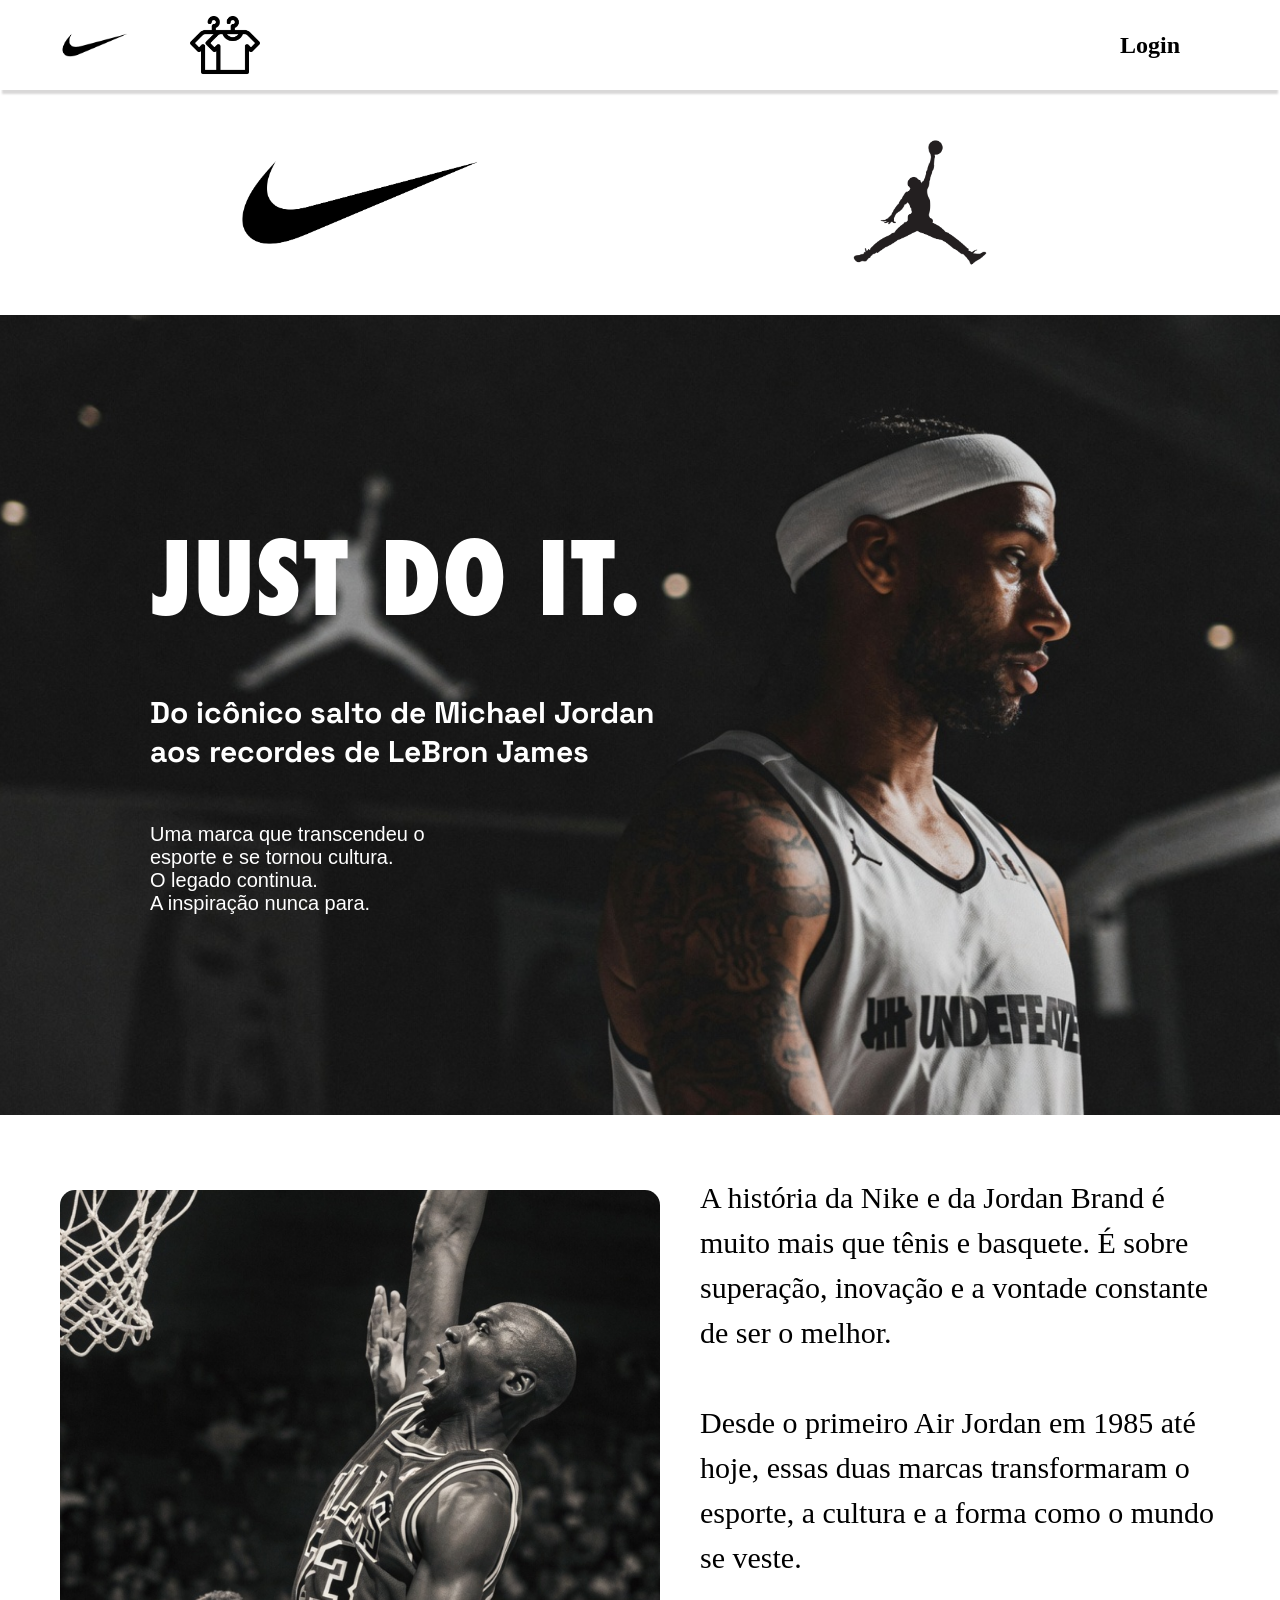
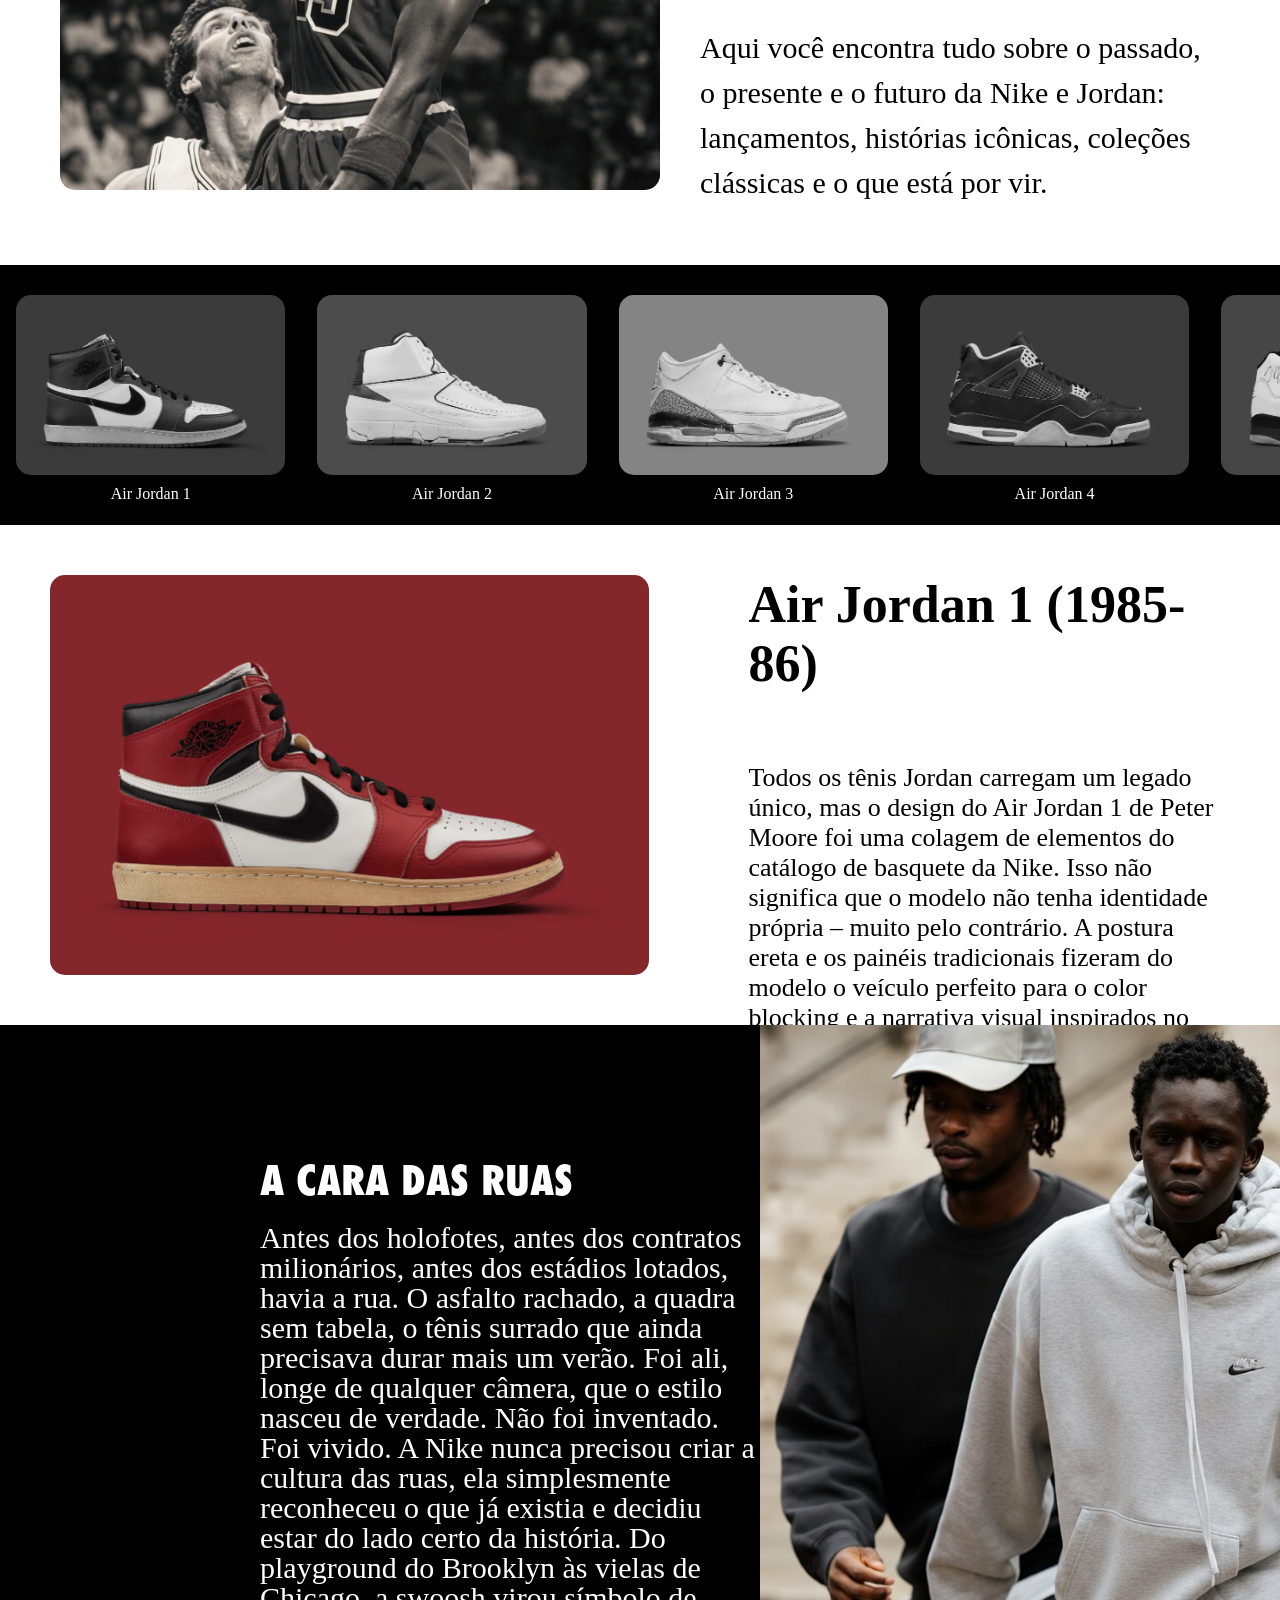
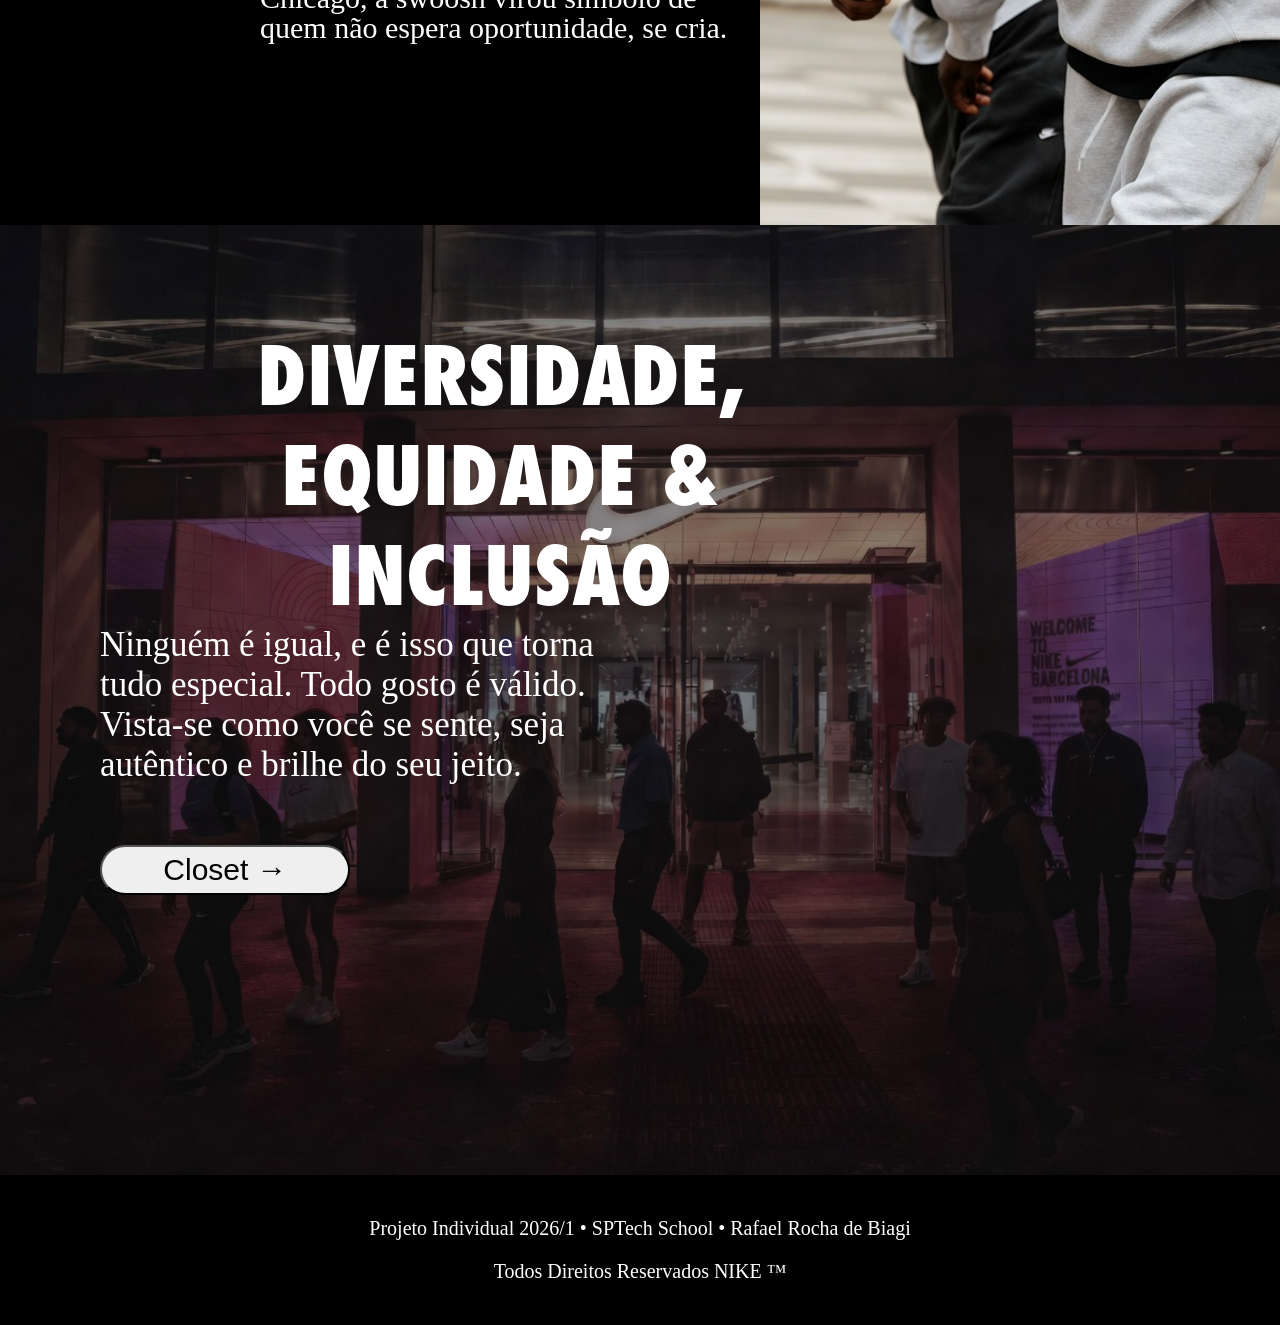
==== public/index.html @ a6961cd4 "Web-Data-viz movido pro meu projeto e Cadastro/login funcionando" ====
<!DOCTYPE html>
<html lang="en">

<head>
  <meta charset="UTF-8">
  <meta name="viewport" content="width=device-width, initial-scale=1.0">
  <link rel="stylesheet" href="index.css">
  <link rel="preconnect" href="https://fonts.googleapis.com">
  <link rel="preconnect" href="https://fonts.gstatic.com" crossorigin>
  <link href="https://fonts.googleapis.com/css2?family=Bebas+Neue&display=swap" rel="stylesheet">
  <link href="https://fonts.googleapis.com/css2?family=Bebas+Neue&family=Space+Grotesk:wght@300..700&display=swap"
    rel="stylesheet">
  <title>Pagina Inicial</title>
</head>

<body>
  <nav>
    <div class="img-nav">
      <img style="display: inline; width: 110px;" src="assets/001_nike-logos-swoosh-black.png" alt="logo-nike">
      <img style="display: inline; width: 70px;" src="assets/icon-closet.webp" alt="icon-closet" onclick="window.location.href='escolhaGenero.html'">
    </div>
    <h2 style="margin-right: 100px; cursor: pointer;" onclick="window.location.href='login.html'">Login</h2>
  </nav>
  <div class="logos-topo">
    <img style="width: 400px;" src="assets/001_nike-logos-swoosh-black.png" alt="logo-nike">
    <img style="width: 400px;" src="assets/005_nike-logos-jordan-black.png" alt="logo-jordan">
  </div>
  <div class="hero">
    <div class="texto-hero">
      <p class="titulo-hero">JUST DO IT.</p>
      <p class="subtitulo-hero"><b>Do icônico salto de Michael Jordan <br> aos recordes de LeBron James</b></p>
      <p class="texto-final-hero">Uma marca que transcendeu o <br>esporte e se tornou cultura. <br>O legado continua.
        <br>A inspiração nunca para.</p>
    </div>
  </div>
  <div class="home-section1">
    <img src="assets/MJordan.jpg" alt="" style="width: 600px; height: 600px; object-fit: cover; border-radius: 15px;">
    <p>
      A história da Nike e da Jordan Brand é muito mais que tênis e basquete.
      É sobre superação, inovação e a vontade constante de ser o melhor. <br><br>

      Desde o primeiro Air Jordan em 1985 até hoje, essas duas marcas transformaram o
      esporte, a cultura e a forma como o mundo se veste. <br><br>

      Aqui você encontra tudo sobre o passado, o presente e o futuro da Nike e Jordan:
      lançamentos, histórias icônicas, coleções clássicas e o que está por vir.
    </p>
  </div>
  <div class="carrossel-container">
    <div class="carrossel">
      <div class="carrossel-item" id="item1" onclick="getName1()"><img src="assets/tenis/aj1.avif" alt="">Air Jordan 1
      </div>
      <div class="carrossel-item" id="item2" onclick="getName2()"><img src="assets/tenis/aj2.avif" alt="">Air Jordan 2
      </div>
      <div class="carrossel-item" id="item3" onclick="getName3()"><img src="assets/tenis/aj3.avif" alt="">Air Jordan 3
      </div>
      <div class="carrossel-item" id="item4" onclick="getName4()"><img src="assets/tenis/aj4.avif" alt="">Air Jordan 4
      </div>
      <div class="carrossel-item" id="item5" onclick="getName5()"><img src="assets/tenis/aj5.avif" alt="">Air Jordan 5
      </div>
      <div class="carrossel-item" id="item6" onclick="getName6()"><img src="assets/tenis/aj6.avif" alt="">Air Jordan 6
      </div>
      <div class="carrossel-item" id="item7" onclick="getName7()"><img src="assets/tenis/aj7.avif" alt="">Air Jordan 7
      </div>
      <div class="carrossel-item" id="item8" onclick="getName8()"><img src="assets/tenis/aj8.avif" alt="">Air Jordan 8
      </div>
      <div class="carrossel-item" id="item9" onclick="getName9()"><img src="assets/tenis/aj9.avif" alt="">Air Jordan 9
      </div>
      <div class="carrossel-item" id="item10" onclick="getName10()"><img src="assets/tenis/aj10.avif" alt="">Air Jordan
        10</div>
      <div class="carrossel-item" id="item11" onclick="getName11()"><img src="assets/tenis/aj11.avif" alt="">Air Jordan
        11</div>
      <div class="carrossel-item" id="item12" onclick="getName12()"><img src="assets/tenis/aj12.avif" alt="">Air Jordan
        12</div>
      <div class="carrossel-item" id="item13" onclick="getName13()"><img src="assets/tenis/aj13.avif" alt="">Air Jordan
        13</div>
      <div class="carrossel-item" id="item14" onclick="getName14()"><img src="assets/tenis/aj14.avif" alt="">Air Jordan
        14</div>
      <div class="carrossel-item" id="item15" onclick="getName15()"><img src="assets/tenis/aj15.avif" alt="">Air Jordan
        15</div>
      <div class="carrossel-item" id="item16" onclick="getName16()"><img src="assets/tenis/aj16.avif" alt="">Air Jordan
        16</div>
      <div class="carrossel-item" id="item17" onclick="getName17()"><img src="assets/tenis/aj17.avif" alt="">Air Jordan
        17</div>
      <div class="carrossel-item" id="item18" onclick="getName18()"><img src="assets/tenis/aj18.avif" alt="">Air Jordan
        18</div>
      <div class="carrossel-item" id="item19" onclick="getName19()"><img src="assets/tenis/aj19.avif" alt="">Air Jordan
        19</div>
      <div class="carrossel-item" id="item20" onclick="getName20()"><img src="assets/tenis/aj20.avif" alt="">Air Jordan
        20</div>
      <div class="carrossel-item" id="item21" onclick="getName21()"><img src="assets/tenis/aj21.avif" alt="">Air Jordan
        21</div>
      <div class="carrossel-item" id="item22" onclick="getName22()"><img src="assets/tenis/aj22.avif" alt="">Air Jordan
        22</div>
      <div class="carrossel-item" id="item23" onclick="getName23()"><img src="assets/tenis/aj23.avif" alt="">Air Jordan
        23</div>
      <div class="carrossel-item" id="item24" onclick="getName24()"><img src="assets/tenis/aj24.avif" alt="">Air Jordan
        24</div>
      <div class="carrossel-item" id="item25" onclick="getName25()"><img src="assets/tenis/aj25.avif" alt="">Air Jordan
        25</div>
      <div class="carrossel-item" id="item26" onclick="getName26()"><img src="assets/tenis/aj26.avif" alt="">Air Jordan
        26</div>
      <div class="carrossel-item" id="item27" onclick="getName27()"><img src="assets/tenis/aj27.avif" alt="">Air Jordan
        27</div>
      <div class="carrossel-item" id="item28" onclick="getName28()"><img src="assets/tenis/aj28.avif" alt="">Air Jordan
        28</div>
      <div class="carrossel-item" id="item29" onclick="getName29()"><img src="assets/tenis/aj29.avif" alt="">Air Jordan
        29</div>
      <div class="carrossel-item" id="item30" onclick="getName30()"><img src="assets/tenis/aj30.avif" alt="">Air Jordan
        30</div>
      <div class="carrossel-item" id="item31" onclick="getName31()"><img src="assets/tenis/aj31.avif" alt="">Air Jordan
        31</div>
      <div class="carrossel-item" id="item32" onclick="getName32()"><img src="assets/tenis/aj32.avif" alt="">Air Jordan
        32</div>
      <div class="carrossel-item" id="item33" onclick="getName33()"><img src="assets/tenis/aj33.avif" alt="">Air Jordan
        33</div>
      <div class="carrossel-item" id="item34" onclick="getName34()"><img src="assets/tenis/aj34.avif" alt="">Air Jordan
        34</div>
      <div class="carrossel-item" id="item35" onclick="getName35()"><img src="assets/tenis/aj35.avif" alt="">Air Jordan
        35</div>
      <div class="carrossel-item" id="item36" onclick="getName36()"><img src="assets/tenis/aj36.avif" alt="">Air Jordan
        36</div>
      <div class="carrossel-item" id="item37" onclick="getName37()"><img src="assets/tenis/aj37.avif" alt="">Air Jordan
        37</div>
      <div class="carrossel-item" id="item38" onclick="getName38()"><img src="assets/tenis/aj38.avif" alt="">Air Jordan
        38</div>
      <div class="carrossel-item" id="item39" onclick="getName39()"><img src="assets/tenis/aj39.avif" alt="">Air Jordan
        39</div>
      <div class="carrossel-item" id="item40" onclick="getName40()"><img src="assets/tenis/aj40.avif" alt="">Air Jordan
        40</div>
      <!-- Repetir itens -->
      <div class="carrossel-item" id="item1" onclick="getName1()"><img src="assets/tenis/aj1.avif" alt="">Air Jordan 1
      </div>
      <div class="carrossel-item" id="item2" onclick="getName2()"><img src="assets/tenis/aj2.avif" alt="">Air Jordan 2
      </div>
      <div class="carrossel-item" id="item3" onclick="getName3()"><img src="assets/tenis/aj3.avif" alt="">Air Jordan 3
      </div>
      <div class="carrossel-item" id="item4" onclick="getName4()"><img src="assets/tenis/aj4.avif" alt="">Air Jordan 4
      </div>
      <div class="carrossel-item" id="item5" onclick="getName5()"><img src="assets/tenis/aj5.avif" alt="">Air Jordan 5
      </div>
      <div class="carrossel-item" id="item6" onclick="getName6()"><img src="assets/tenis/aj6.avif" alt="">Air Jordan 6
      </div>
      <div class="carrossel-item" id="item7" onclick="getName7()"><img src="assets/tenis/aj7.avif" alt="">Air Jordan 7
      </div>
      <div class="carrossel-item" id="item8" onclick="getName8()"><img src="assets/tenis/aj8.avif" alt="">Air Jordan 8
      </div>
      <div class="carrossel-item" id="item9" onclick="getName9()"><img src="assets/tenis/aj9.avif" alt="">Air Jordan 9
      </div>
      <div class="carrossel-item" id="item10" onclick="getName10()"><img src="assets/tenis/aj10.avif" alt="">Air Jordan
        10</div>
      <div class="carrossel-item" id="item11" onclick="getName11()"><img src="assets/tenis/aj11.avif" alt="">Air Jordan
        11</div>
      <div class="carrossel-item" id="item12" onclick="getName12()"><img src="assets/tenis/aj12.avif" alt="">Air Jordan
        12</div>
      <div class="carrossel-item" id="item13" onclick="getName13()"><img src="assets/tenis/aj13.avif" alt="">Air Jordan
        13</div>
      <div class="carrossel-item" id="item14" onclick="getName14()"><img src="assets/tenis/aj14.avif" alt="">Air Jordan
        14</div>
      <div class="carrossel-item" id="item15" onclick="getName15()"><img src="assets/tenis/aj15.avif" alt="">Air Jordan
        15</div>
      <div class="carrossel-item" id="item16" onclick="getName16()"><img src="assets/tenis/aj16.avif" alt="">Air Jordan
        16</div>
      <div class="carrossel-item" id="item17" onclick="getName17()"><img src="assets/tenis/aj17.avif" alt="">Air Jordan
        17</div>
      <div class="carrossel-item" id="item18" onclick="getName18()"><img src="assets/tenis/aj18.avif" alt="">Air Jordan
        18</div>
      <div class="carrossel-item" id="item19" onclick="getName19()"><img src="assets/tenis/aj19.avif" alt="">Air Jordan
        19</div>
      <div class="carrossel-item" id="item20" onclick="getName20()"><img src="assets/tenis/aj20.avif" alt="">Air Jordan
        20</div>
      <div class="carrossel-item" id="item21" onclick="getName21()"><img src="assets/tenis/aj21.avif" alt="">Air Jordan
        21</div>
      <div class="carrossel-item" id="item22" onclick="getName22()"><img src="assets/tenis/aj22.avif" alt="">Air Jordan
        22</div>
      <div class="carrossel-item" id="item23" onclick="getName23()"><img src="assets/tenis/aj23.avif" alt="">Air Jordan
        23</div>
      <div class="carrossel-item" id="item24" onclick="getName24()"><img src="assets/tenis/aj24.avif" alt="">Air Jordan
        24</div>
      <div class="carrossel-item" id="item25" onclick="getName25()"><img src="assets/tenis/aj25.avif" alt="">Air Jordan
        25</div>
      <div class="carrossel-item" id="item26" onclick="getName26()"><img src="assets/tenis/aj26.avif" alt="">Air Jordan
        26</div>
      <div class="carrossel-item" id="item27" onclick="getName27()"><img src="assets/tenis/aj27.avif" alt="">Air Jordan
        27</div>
      <div class="carrossel-item" id="item28" onclick="getName28()"><img src="assets/tenis/aj28.avif" alt="">Air Jordan
        28</div>
      <div class="carrossel-item" id="item29" onclick="getName29()"><img src="assets/tenis/aj29.avif" alt="">Air Jordan
        29</div>
      <div class="carrossel-item" id="item30" onclick="getName30()"><img src="assets/tenis/aj30.avif" alt="">Air Jordan
        30</div>
      <div class="carrossel-item" id="item31" onclick="getName31()"><img src="assets/tenis/aj31.avif" alt="">Air Jordan
        31</div>
      <div class="carrossel-item" id="item32" onclick="getName32()"><img src="assets/tenis/aj32.avif" alt="">Air Jordan
        32</div>
      <div class="carrossel-item" id="item33" onclick="getName33()"><img src="assets/tenis/aj33.avif" alt="">Air Jordan
        33</div>
      <div class="carrossel-item" id="item34" onclick="getName34()"><img src="assets/tenis/aj34.avif" alt="">Air Jordan
        34</div>
      <div class="carrossel-item" id="item35" onclick="getName35()"><img src="assets/tenis/aj35.avif" alt="">Air Jordan
        35</div>
      <div class="carrossel-item" id="item36" onclick="getName36()"><img src="assets/tenis/aj36.avif" alt="">Air Jordan
        36</div>
      <div class="carrossel-item" id="item37" onclick="getName37()"><img src="assets/tenis/aj37.avif" alt="">Air Jordan
        37</div>
      <div class="carrossel-item" id="item38" onclick="getName38()"><img src="assets/tenis/aj38.avif" alt="">Air Jordan
        38</div>
      <div class="carrossel-item" id="item39" onclick="getName39()"><img src="assets/tenis/aj39.avif" alt="">Air Jordan
        39</div>
      <div class="carrossel-item" id="item40" onclick="getName40()"><img src="assets/tenis/aj40.avif" alt="">Air Jordan
        40</div>
    </div>
  </div>
  <div class="detalhamento">
    <div class="container">
      <img id="imagemDetalhamento" src="assets/tenis/aj1.avif" alt="">
      <div>
        <h1 id="tituloDetalhamento">Air Jordan 1 (1985-86)</h1>
        <p id="textoDetalhamento">Todos os tênis Jordan carregam um legado único, mas o design do Air Jordan 1 de Peter
          Moore foi uma colagem de elementos do catálogo de basquete da Nike. Isso não significa que o modelo não tenha
          identidade própria – muito pelo contrário. A postura ereta e os painéis tradicionais fizeram do modelo o
          veículo perfeito para o color blocking e a narrativa visual inspirados no Chicago Bulls . E graças à mitologia
          "Banned" magistralmente construída, que cresce a cada relançamento e releitura , a aura de rebeldia do AJ1 se
          enraizou profundamente na psique dos sneakerheads.</p>
      </div>
    </div>
  </div>
  <div class="home-section2">
    <div style="padding-left: 260px; padding-top: 130px;">
      <p class="title">A CARA DAS RUAS</p><br>
      <p class="texto">Antes dos holofotes, antes dos contratos milionários, antes dos estádios lotados, havia a rua. O
        asfalto rachado, a quadra sem tabela, o tênis surrado que ainda precisava durar mais um verão. Foi ali, longe de
        qualquer câmera, que o estilo nasceu de verdade. Não foi inventado. Foi vivido. A Nike nunca precisou criar a
        cultura das ruas, ela simplesmente reconheceu o que já existia e decidiu estar do lado certo da história. Do
        playground do Brooklyn às vielas de Chicago, a swoosh virou símbolo de quem não espera oportunidade, se cria.
      </p>
    </div>

    <div style="width: 700px; height: 800px; overflow: hidden; flex-shrink: 0;margin-left: auto;">
      <img src="assets/foto-section-2.jpg" alt=""
        style="width: 100%; height: 100%; object-fit: cover; object-position: top-center;">
    </div>
  </div>
  <div class="home-section3">
    <h1>DIVERSIDADE, EQUIDADE & INCLUSÃO</h1>
    <p>Ninguém é igual, e é isso que torna tudo especial. Todo gosto é válido. Vista-se como você se sente, seja
      autêntico e brilhe do seu jeito. <br><br>
      <button onclick="window.location.href='login.html'">Closet →</button>
    </p>
  </div>
  <div class="footer">
    <p>Projeto Individual 2026/1 • SPTech School • Rafael Rocha de Biagi</p>
    <p>Todos Direitos Reservados NIKE ™</p>
  </div>
</body>

</html>
<script>
  const jordans = [
    {
      numero: 1,
      titulo: "Air Jordan 1 (1985-86)",
      texto: `Todos os tênis Jordan carregam um legado único, mas o design do Air Jordan 1 de Peter Moore foi uma colagem de elementos do catálogo de basquete da Nike. Isso não significa que o modelo não tenha identidade própria – muito pelo contrário. A postura ereta e os painéis tradicionais fizeram do modelo o veículo perfeito para o color blocking e a narrativa visual inspirados no Chicago Bulls . E graças à mitologia "Banned" magistralmente construída, que cresce a cada relançamento e releitura , a aura de rebeldia do AJ1 se enraizou profundamente na psique dos sneakerheads.`,
      imagem: "assets/tenis/aj1.avif"
    }, {
      numero: 2,
      titulo: "Air Jordan 2 (1986-87)",
      texto: `Projetado por Bruce Kilgore o criador do Air Force 1 e fabricado na Itália, o Air Jordan 2 rompeu com a estética esportiva tradicional ao abraçar o luxo. Foi o primeiro modelo sem o Swoosh visível no cabedal, apostando em linhas limpas, couro premium e detalhes em pele de cobra no calcanhar. Seu lançamento coincidiu com uma fratura no pé de Michael Jordan, o que comprometeu as vendas, mas não apagou a relevância histórica do modelo como o primeiro Jordan a unir moda de luxo e basquete.`,
      imagem: "assets/tenis/aj2.avif"
    }, {
      numero: 3,
      titulo: "Air Jordan 3 (1988)",
      texto: `O Air Jordan 3 é um marco absoluto na história da linha. Foi o primeiro modelo criado por Tinker Hatfield, que passaria a ser o designer predominante da série. Hatfield introduziu o "elephant print" no couro, a unidade de Air visível na entressola uma novidade para a época e, talvez o mais importante, o logotipo Jumpman, que se tornaria o símbolo definitivo da Jordan Brand. Jordan quase migrou para a Adidas antes deste lançamento; o AJ3 o convenceu a ficar.`,
      imagem: "assets/tenis/aj3.avif"
    }, {
      numero: 4,
      titulo: "Air Jordan 4 (1989)",
      texto: `Hatfield continuou expandindo o vocabulário visual da linha com o Air Jordan 4, apresentando abas de suporte lateral que simulavam asas e uma malha respirável no cabedal. Foi o primeiro modelo Jordan comercializado internacionalmente, abrindo o mercado global da marca. O tênis ganhou projeção cultural ao aparecer no clipe de "Mars Blackmon" com Spike Lee, e Jordan o calçou em uma de suas partidas mais icônicas, o famoso jogo dos 63 pontos contra os Celtics.`,
      imagem: "assets/tenis/aj4.avif"
    }, {
      numero: 5,
      titulo: "Air Jordan 5 (1990)",
      texto: `Inspirado nos aviões de caça da Segunda Guerra Mundial, o Air Jordan 5 trouxe uma entressola translúcida e um sistema de amarração inovador chamado "lace lock", que permitia travar o cadarço com maior firmeza. Os dentes de tubarão na entressola tornaram-se um dos detalhes mais reconhecíveis de toda a linha. O modelo também apareceu no guarda-roupa de Will Smith na série "Um Maluco no Pedaço", o que ampliou sua presença cultural muito além das quadras.`,
      imagem: "assets/tenis/aj5.avif"
    }, {
      numero: 6,
      titulo: "Air Jordan 6 (1991)",
      texto: `Com o Air Jordan 6, Tinker Hatfield se inspirou nos carros esportivos que Michael Jordan colecionava em especial os de origem alemã. O modelo foi o primeiro a ter uma biqueira de borracha reforçada e uma alça no calcanhar para facilitar o calce. Jordan usou o AJ6 para conquistar seu primeiro título da NBA com o Chicago Bulls em 1991, tornando o tênis inseparável desse momento histórico. Também foi o modelo preferido do próprio Jordan por muito tempo.`,
      imagem: "assets/tenis/aj6.avif"
    }, {
      numero: 7,
      titulo: "Air Jordan 7 (1992)",
      texto: `O Air Jordan 7 introduziu a tecnologia "huarache" na linha, com um sistema de ajuste interno que envolvia o pé de forma mais precisa, dispensando o suporte tradicional de couro rígido. O design foi inspirado nas culturas africana e asteca, refletindo a crescente influência global de Jordan. O modelo foi o tênis oficial da equipe americana nos Jogos Olímpicos de Barcelona em 1992 o lendário "Dream Team" e carrega o número 23 do dorsal de Jordan nos elementos internos.`,
      imagem: "assets/tenis/aj7.avif"
    }, {
      numero: 8,
      titulo: "Air Jordan 8 (1993)",
      texto: `O Air Jordan 8 é o mais robusto e agressivo dos modelos clássicos, com duas tiras cruzadas de velcro no cabedal que ofereciam suporte máximo ao tornozelo. O design remetia à potência física e à presença intimidante de Jordan em quadra. Foi o tênis da temporada em que os Bulls conquistaram seu terceiro campeonato consecutivo, completando o primeiro three-peat da era MJ. Hatfield o projetou com uma estrutura mais densa e sola reforçada, refletindo o domínio absoluto de Jordan naquele período.`,
      imagem: "assets/tenis/aj8.avif"
    }, {
      numero: 9,
      titulo: "Air Jordan 9 (1993-94)",
      texto: `O Air Jordan 9 é o primeiro modelo da linha lançado enquanto Michael Jordan estava aposentado ele havia anunciado sua saída da NBA após o assassinato de seu pai. Com a ausência de MJ nas quadras, a Nike voltou o conceito do modelo para uma homenagem à globalização da marca, incorporando inscrições em doze idiomas diferentes na entressola externa. O design ficou a cargo de Tinker Hatfield e Mark Smith, com ênfase em performance e construção sólida.`,
      imagem: "assets/tenis/aj9.avif"
    }, {
      numero: 10,
      titulo: "Air Jordan 10 (1994-95)",
      texto: `Lançado durante o período em que Jordan tentava a carreira no beisebol, o Air Jordan 10 prestou homenagem à trajetória do atleta com uma linha do tempo impressa na sola, listando as conquistas mais importantes de sua carreira. Quando Jordan retornou à NBA em março de 1995 com a famosa mensagem de duas palavras "I'm back", o AJ10 já estava nas lojas tornando-se o tênis que marcou esse retorno histórico, mesmo sem ter sido criado especificamente para ele.`,
      imagem: "assets/tenis/aj10.avif"
    }, {
      numero: 11,
      titulo: "Air Jordan 11 (1995-96)",
      texto: `Considerado por muitos o melhor Air Jordan já feito, o AJ11 foi projetado por Tinker Hatfield para o retorno definitivo de Jordan à NBA. O couro envernizado na lateral um material nunca antes usado em um tênis de basquete combinado com malha balística, placa de fibra de carbono e sola translúcida criou um visual simultaneamente esportivo e formal. Jordan o usou durante o campeonato de 1996 e no filme Space Jam. O próprio Hatfield considera o AJ11 sua obra-prima.`,
      imagem: "assets/tenis/aj11.avif"
    }, {
      numero: 12,
      titulo: "Air Jordan 12 (1996-97)",
      texto: `O Air Jordan 12 foi o primeiro modelo lançado sob a recém-criada Jordan Brand, em 1997. Hatfield inspirou-se na bandeira japonesa e nos detalhes do quimono para criar a trama dourada do cabedal. Foi também o primeiro da linha a incorporar a tecnologia Zoom Air na entressola. O modelo ficou eternamente associado ao "Flu Game" a partida em que Jordan, com febre alta, marcou 38 pontos contra o Utah Jazz nas Finais da NBA e conquistou o quinto título da sua carreira.`,
      imagem: "assets/tenis/aj12.avif"
    }, {
      numero: 13,
      titulo: "Air Jordan 13 (1997-98)",
      texto: `Projetado com base no segundo apelido de Michael Jordan "Black Cat" o Air Jordan 13 incorporou elementos que remetiam à agilidade e ao instinto felino. O ponto de apoio circular na sola simulava a pata de uma pantera, e um holograma com o olho de gato foi inserido na lateral. O modelo acompanhou Jordan na conquista do sexto e último título da NBA, em 1998, e apareceu no filme "He Got Game" de Spike Lee. É dos designs mais elaborados de toda a série.`,
      imagem: "assets/tenis/aj13.avif"
    }, {
      numero: 14,
      titulo: "Air Jordan 14 (1998-99)",
      texto: `Inspirado no Ferrari 550 Maranello carro que Michael Jordan possuía o Air Jordan 14 traduziu a velocidade e aerodinâmica italiana para o design de um tênis de basquete. O logotipo da Ferrari chegou a aparecer em algumas versões do modelo. Jordan o calçou no momento mais icônico de sua carreira: o "The Last Shot" nas Finais de 1998 contra o Utah Jazz, o arremesso decisivo que rendeu seu sexto título e seu último jogo pelos Bulls. Poucos dias depois, ele se aposentou pela segunda vez.`,
      imagem: "assets/tenis/aj14.avif"
    }, {
      numero: 15,
      titulo: "Air Jordan 15 (1999-2000)",
      texto: `O Air Jordan 15 foi o primeiro modelo lançado após a segunda aposentadoria de Jordan, sem que ele o tivesse calçado em quadra. Inspirado no design de aeronaves furtivas, o modelo apresentava linhas agressivas e uma aba na língua que remetia ao hábito de Jordan de deixar a língua para fora durante as jogadas. O próprio Tinker Hatfield mais tarde expressou arrependimento com o resultado final, considerando-o seu design menos favorito de toda a linha.`,
      imagem: "assets/tenis/aj15.avif"
    }, {
      numero: 16,
      titulo: "Air Jordan 16 (2001)",
      texto: `O Air Jordan 16 chegou com um elemento inédito: uma sobreposta removível de tela chamada de "spat" que cobria o cabedal e dava ao tênis uma aparência completamente diferente com ou sem o acessório. O design foi influenciado por carros de corrida e ambientes de alta performance. Foi lançado no mesmo ano em que Jordan voltaria à NBA pela terceira e última vez, desta vez pelo Washington Wizards, mas o modelo não foi desenhado com esse retorno em mente.`,
      imagem: "assets/tenis/aj16.avif"
    }, {
      numero: 17,
      titulo: "Air Jordan 17 (2002)",
      texto: `O Air Jordan 17 chegou com uma proposta sofisticada: o tênis era vendido dentro de uma maleta de alumínio estilo porta-documentos, acompanhado de um CD-ROM com conteúdo exclusivo sobre a linha Air Jordan. O design foi inspirado no jazz, com padrões musicais gravados no couro. Foi o modelo que Jordan usou em boa parte de sua última temporada pelo Washington Wizards, antes de sua aposentadoria definitiva em 2003.`,
      imagem: "assets/tenis/aj17.avif"
    }, {
      numero: 18,
      titulo: "Air Jordan 18 (2003)",
      texto: `Lançado durante a última temporada de Michael Jordan na NBA pelo Washington Wizards o Air Jordan 18 foi o último modelo que ele efetivamente usou em quadra como jogador ativo. A inspiração veio novamente dos carros esportivos italianos, e a versão "Black Royal" foi comercializada com uma toalha personalizada, escova para o tênis e um manual do motorista. No dia 16 de abril de 2003, Jordan jogou sua última partida da NBA calçando o AJ18.`,
      imagem: "assets/tenis/aj18.avif"
    }, {
      numero: 19,
      titulo: "Air Jordan 19 (2004)",
      texto: `Primeiro modelo totalmente pós-aposentadoria definitiva de Jordan, o AJ19 foi concebido sem a pressão de performance em quadra como referência direta. O design apresentava motivos de cobra no cabedal e uma placa de fibra de carbono integrada à entressola, mantendo o alto nível técnico da série. Com Jordan afastado das quadras, a Jordan Brand começou a articular novos atletas embaixadores para sustentar a linha em campo.`,
      imagem: "assets/tenis/aj19.avif"
    }, {
      numero: 20,
      titulo: "Air Jordan 20 (2005)",
      texto: `Com Michael Jordan mergulhado em sua nova paixão pelas motos, o Air Jordan 20 bebeu dessa influência: o design foi inspirado em calçados de motociclismo de baixo perfil, com uma construção mais baixa e linhas aerodinâmicas. O cabedal apresentava detalhes gravados com referências à trajetória de Jordan. Foi o primeiro modelo a homenagear explicitamente uma fase da vida pós-esporte do atleta, sinalizando que a linha havia crescido além das quadras.`,
      imagem: "assets/tenis/aj20.avif"
    }, {
      numero: 21,
      titulo: "Air Jordan 21 (2006)",
      texto: `Projetado por D'Wayne Edwards, o Air Jordan 21 foi um dos modelos de maior refinamento estético da série pós-aposentadoria. Com um calcanhar de fibra de carbono exposto e detalhes em couro de alta qualidade, o AJ21 dialogava com a estética de luxo que MJ sempre cultivou fora das quadras. Edwards trouxe uma visão diferente da de Hatfield, mas igualmente comprometida com a sofisticação técnica e visual que a marca havia estabelecido ao longo dos anos.`,
      imagem: "assets/tenis/aj21.avif"
    }, {
      numero: 22,
      titulo: "Air Jordan 22 (2007)",
      texto: `Inspirado no caça militar F-22 Raptor, o Air Jordan 22 explorou a estética de alta tecnologia e performance aérea. O comercial de lançamento foi dirigido por Spike Lee, reativando a parceria cultural histórica entre Jordan Brand e o cineasta. O modelo apresentava uma construção complexa com camadas de materiais sintéticos de alto desempenho e foi um dos mais ousados visualmente do período entre o AJ19 e o retorno de Hatfield ao comando do projeto.`,
      imagem: "assets/tenis/aj22.avif"
    }, {
      numero: 23,
      titulo: "Air Jordan 23 (2008)",
      texto: `Para o 23° modelo número que é também o dorsal eterno de Michael Jordan Tinker Hatfield retornou ao projeto com uma proposta altamente simbólica. O padrão de tração da sola foi modelado a partir da impressão digital do próprio Jordan, que também aparece na parte inferior da língua. O modelo foi lançado inicialmente em apenas 23 pares para reforçar o simbolismo. Foi também o primeiro tênis de basquete da história a receber certificação ambiental, com processos de fabricação sustentáveis.`,
      imagem: "assets/tenis/aj23.avif"
    }, {
      numero: 24,
      titulo: "Air Jordan 24 (2009)",
      texto: `Com o AJ23, a Jordan Brand encerrou a numeração romana e passou a batizar os modelos com o ano de lançamento. O Air Jordan 2009 foi projetado por Jason Mayden e foi o primeiro da linha a incorporar a tecnologia Flywire da Nike, que usava fios de alta resistência para oferecer suporte estrutural com peso mínimo. O design mais limpo e tecnológico sinalizava a direção que a marca tomaria na década seguinte, priorizando performance de ponta sobre referências históricas.`,
      imagem: "assets/tenis/aj24.avif"
    }, {
      numero: 25,
      titulo: "Air Jordan 25 (2010)",
      texto: `Lançado durante as comemorações dos 25 anos da linha Air Jordan, o Air Jordan 2010 apresentou um sistema de personalização com palmilhas intercambiáveis permitindo ao usuário adaptar o nível de amortecimento conforme o estilo de jogo. Foi o segundo modelo com a nomenclatura por ano e carregou o peso simbólico do aniversário da marca, com elementos visuais que dialogavam com a história da linha sem reproduzi-la diretamente.`,
      imagem: "assets/tenis/aj25.avif"
    }, {
      numero: 26,
      titulo: "Air Jordan 26 (2011)",
      texto: `O Air Jordan 26 trouxe de volta a silhueta que remetia visualmente ao AJ11 um dos mais amados da história enquanto avançava tecnologicamente com palmilhas intercambiáveis de dois tipos: uma vermelha para potência e uma azul para velocidade e agilidade. O sistema "Quick" e "Explosive" permitia que o atleta escolhesse o amortecimento ideal para cada situação de jogo, tornando o modelo um dos mais versáteis do período.`,
      imagem: "assets/tenis/aj26.avif"
    }, {
      numero: 27,
      titulo: "Air Jordan 27 (2012)",
      texto: `O Air Jordan 27 levou a modularidade ao extremo: seis configurações diferentes eram possíveis graças a dois tipos de cano alto e baixo combinados com três opções distintas de palmilha. O slogan "One Shoe, Three Flights" resumia bem a proposta. Foi o último modelo da Nike Jordan a ser batizado com o ano de lançamento; a partir do próximo modelo, a marca retomou a numeração sequencial com algarismos romanos.`,
      imagem: "assets/tenis/aj27.avif"
    }, {
      numero: 28,
      titulo: "Air Jordan 28 (2013)",
      texto: `O Air Jordan 28 marcou a volta à numeração romana e trouxe um dos designs mais radicais de toda a história da linha. Um zíper no cano permitia abrir e fechar uma camada que envolvia o tornozelo, criando dois visuais distintos para o mesmo tênis. Projetado por Tinker Hatfield em colaboração com Josh Heard, o modelo tinha preço de lançamento de US$ 250 e foi intensamente associado a Russell Westbrook, um dos primeiros grandes embaixadores da nova fase da Jordan Brand.`,
      imagem: "assets/tenis/aj28.avif"
    }, {
      numero: 29,
      titulo: "Air Jordan 29 (2014)",
      texto: `O Air Jordan 29 foi anunciado como o primeiro tênis de basquete totalmente tecido do mundo, com um cabedal em Flyknit que oferecia leveza e flexibilidade sem precedentes na linha. Hatfield manteve a placa Flight Plate na entressola para garantir retorno de energia nas arrancadas. O modelo foi usado por atletas da NBA em competições e representou um salto técnico significativo, demonstrando que a Jordan Brand continuava na vanguarda da engenharia têxtil esportiva.`,
      imagem: "assets/tenis/aj29.avif"
    }, {
      numero: 30,
      titulo: "Air Jordan 30 (2016)",
      texto: `Para celebrar os 30 anos da linha, Tinker Hatfield tomou uma decisão incomum: em vez de olhar para trás, projetou o AJ30 olhando inteiramente para o futuro. O modelo não continha referências diretas a nenhum modelo anterior da coleção uma ruptura intencional. A inspiração foi cósmica, remetendo ao talento ilimitado de Jordan como algo que transcende o espaço e o tempo. A tecnologia Flight Speed foi incorporada para otimizar velocidade e leveza.`,
      imagem: "assets/tenis/aj30.avif"
    }, {
      numero: 31,
      titulo: "Air Jordan 31 (2016)",
      texto: `Lançado no mesmo ano que o AJ30, o Air Jordan 31 foi fortemente influenciado pela silhueta do Air Jordan 1 original, com um cabedal em couro sobreado que reverenciava o modelo fundador da linha. A entressola moderna com tecnologia Zoom Air e a placa de fibra de carbono garantiram performance contemporânea dentro de uma estética nostálgica. Foi usado por múltiplos atletas da NBA na temporada 2016-17, incluindo nomes da geração que cresceu assistindo Jordan jogar.`,
      imagem: "assets/tenis/aj31.avif"
    }, {
      numero: 32,
      titulo: "Air Jordan 32 (2017)",
      texto: `O Air Jordan 32 buscou referência no Air Jordan 2 o modelo mais luxuoso dos anos 1980 para construir uma estética sofisticada com materiais premium. O símbolo "Wings" do Jordan Brand foi bordado na língua, e o cabedal misturou couro e Flyknit em proporções cuidadosamente calibradas. A entressola contou com Zoom Air no antepé e no calcanhar, oferecendo um dos melhores níveis de amortecimento já vistos na linha até então.`,
      imagem: "assets/tenis/aj32.avif"
    }, {
      numero: 33,
      titulo: "Air Jordan 33 (2018)",
      texto: `O Air Jordan 33 entrou para a história como o primeiro modelo da linha sem cadarços. O sistema FastFit, composto por uma tira elástica e um anel de travamento, permitia calçar e descalçar o tênis em segundos, sem perda de suporte ou ajuste. O cabedal em malha de engenharia chamado de AeroFoam era ultraleve e respirável. O modelo foi lançado em 18 de outubro de 2018, data que referenciava propositalmente o número da multa diária que a NBA cobrava de Jordan por usar o AJ1 em 1985.`,
      imagem: "assets/tenis/aj33.avif"
    }, {
      numero: 34,
      titulo: "Air Jordan 34 (2019)",
      texto: `O Air Jordan 34 foi lançado em setembro de 2019 como o tênis mais leve da história da Jordan Brand até aquele momento. A placa Eclipse 2.0 na entressola proporcionava retorno de energia excepcional, e o cabedal em malha de engenharia seguia a linha ultraleve estabelecida pelo modelo anterior. O design priorizava a performance pura sobre referências estéticas ao passado, com um perfil limpo e modernista que dialogava diretamente com os atletas jovens da NBA.`,
      imagem: "assets/tenis/aj34.avif"
    }, {
      numero: 35,
      titulo: "Air Jordan 35 (2020)",
      texto: `Lançado no outono de 2020, o Air Jordan 35 apresentou uma forma completamente redefinida em relação aos modelos anteriores, com uma silhueta mais angular e estruturada. A tecnologia Zoom Air Strobel foi integrada ao longo de todo o comprimento do solado, oferecendo amortecimento total e retorno de energia consistente em qualquer ponto de apoio. A placa Eclipse dupla reforçou a propulsão durante as arrancadas, tornando o AJ35 um dos modelos de performance mais bem avaliados da era moderna.`,
      imagem: "assets/tenis/aj35.avif"
    }, {
      numero: 36,
      titulo: "Air Jordan 36 (2021)",
      texto: ` O Air Jordan 36 foi antecipado publicamente pelo ala-pivô Giannis Antetokounmpo, primeiro atleta não americano a se tornar um grande embaixador da Jordan Brand. O modelo levou a leveza a um novo patamar, com um cabedal quase sem costuras em malha de engenharia e uma entressola que combinava tecnologias Zoom Air e Eclipse. A silhueta foi a mais delgada da série até então, e o modelo marcou uma nova geração de atletas NBA que cresceu com a Jordan Brand como parte da própria identidade cultural.`,
      imagem: "assets/tenis/aj36.avif"
    }, {
      numero: 37,
      titulo: "Air Jordan 37 (2022)",
      texto: `Lançado em 28 de julho de 2022, o Air Jordan 37 continuou a evolução técnica da série com foco em leveza e responsividade. O cabedal retornou a um design mais estruturado em comparação ao 3VI, com suporte lateral reforçado para movimentos defensivos. A entressola manteve o sistema Zoom Air Strobel e a placa de retorno de energia, consolidando uma linguagem de design que a Jordan Brand havia refinado ao longo de meia década de modelos ultracompetitivos.`,
      imagem: "assets/tenis/aj37.avif"
    }, {
      numero: 38,
      titulo: "Air Jordan 38 (2023)",
      texto: `O Air Jordan 38 incorporou a entressola Cushlon 3.0, que oferecia amortecimento mais responsivo em contato com a superfície, combinada com o sistema Zoom Strobel para retorno de energia. O design do cabedal foi um dos mais equilibrados dos anos recentes, conciliando suporte estrutural e respirabilidade sem sacrificar a estética. O modelo foi bem recebido pelos atletas da NBA pela consistência de performance ao longo de jogos intensos e pelo conforto mantido em longas temporadas.`,
      imagem: "assets/tenis/aj38.avif"
    }, {
      numero: 39,
      titulo: "Air Jordan 39 (2024)",
      texto: `Lançado em julho de 2024, o Air Jordan 39 deu continuidade à linguagem técnica estabelecida pelos modelos anteriores, com ênfase em performance de quadra e materiais de nova geração. O modelo representou a aproximação da linha de seu marco histórico os 40 anos de existência e foi desenvolvido com atenção especial à tração e ao suporte lateral, elementos críticos para o estilo de jogo moderno da NBA, cada vez mais dominado por atletas ágeis e multifuncionais.`,
      imagem: "assets/tenis/aj39.avif"
    }, {
      numero: 40,
      titulo: "Air Jordan 40 (2025)",
      texto: `O Air Jordan 40 fechou um ciclo de quatro décadas da linha mais icônica da história do basquete. Lançado em julho de 2025, o modelo celebrou os 40 anos da marca com uma construção que reuniu o que há de mais avançado em tecnologia Jordan Brand, sem abrir mão da identidade visual que tornou a série reconhecível no mundo inteiro. O número "40" carrega peso simbólico: cada modelo da série representa não apenas um tênis, mas um capítulo de uma narrativa que começou em 1985 com um jovem Jordan e uma Nike disposta a apostar tudo.`,
      imagem: "assets/tenis/aj40.avif"
    }
  ]
  function getName1() {
    imagemDetalhamento.src = jordans[0].imagem
    tituloDetalhamento.innerHTML = jordans[0].titulo
    textoDetalhamento.innerHTML = jordans[0]
  }

  function getName2() {
    imagemDetalhamento.src = jordans[1].imagem
    tituloDetalhamento.innerHTML = jordans[1].titulo
    textoDetalhamento.innerHTML = jordans[1].texto
  }

  function getName3() {
    imagemDetalhamento.src = jordans[2].imagem
    tituloDetalhamento.innerHTML = jordans[2].titulo
    textoDetalhamento.innerHTML = jordans[2].texto
  }

  function getName4() {
    imagemDetalhamento.src = jordans[3].imagem
    tituloDetalhamento.innerHTML = jordans[3].titulo
    textoDetalhamento.innerHTML = jordans[3].texto
  }

  function getName5() {
    imagemDetalhamento.src = jordans[4].imagem
    tituloDetalhamento.innerHTML = jordans[4].titulo
    textoDetalhamento.innerHTML = jordans[4].texto
  }

  function getName6() {
    imagemDetalhamento.src = jordans[5].imagem
    tituloDetalhamento.innerHTML = jordans[5].titulo
    textoDetalhamento.innerHTML = jordans[5].texto
  }

  function getName7() {
    imagemDetalhamento.src = jordans[6].imagem
    tituloDetalhamento.innerHTML = jordans[6].titulo
    textoDetalhamento.innerHTML = jordans[6].texto
  }

  function getName8() {
    imagemDetalhamento.src = jordans[7].imagem
    tituloDetalhamento.innerHTML = jordans[7].titulo
    textoDetalhamento.innerHTML = jordans[7].texto
  }

  function getName9() {
    imagemDetalhamento.src = jordans[8].imagem
    tituloDetalhamento.innerHTML = jordans[8].titulo
    textoDetalhamento.innerHTML = jordans[8].texto
  }

  function getName10() {
    imagemDetalhamento.src = jordans[9].imagem
    tituloDetalhamento.innerHTML = jordans[9].titulo
    textoDetalhamento.innerHTML = jordans[9].texto
  }

  function getName11() {
    imagemDetalhamento.src = jordans[10].imagem
    tituloDetalhamento.innerHTML = jordans[10].titulo
    textoDetalhamento.innerHTML = jordans[10].texto
  }

  function getName12() {
    imagemDetalhamento.src = jordans[11].imagem
    tituloDetalhamento.innerHTML = jordans[11].titulo
    textoDetalhamento.innerHTML = jordans[11].texto
  }

  function getName13() {
    imagemDetalhamento.src = jordans[12].imagem
    tituloDetalhamento.innerHTML = jordans[12].titulo
    textoDetalhamento.innerHTML = jordans[12].texto
  }

  function getName14() {
    imagemDetalhamento.src = jordans[13].imagem
    tituloDetalhamento.innerHTML = jordans[13].titulo
    textoDetalhamento.innerHTML = jordans[13].texto
  }

  function getName15() {
    imagemDetalhamento.src = jordans[14].imagem
    tituloDetalhamento.innerHTML = jordans[14].titulo
    textoDetalhamento.innerHTML = jordans[14].texto
  }

  function getName16() {
    imagemDetalhamento.src = jordans[15].imagem
    tituloDetalhamento.innerHTML = jordans[15].titulo
    textoDetalhamento.innerHTML = jordans[15].texto
  }

  function getName17() {
    imagemDetalhamento.src = jordans[16].imagem
    tituloDetalhamento.innerHTML = jordans[16].titulo
    textoDetalhamento.innerHTML = jordans[16].texto
  }

  function getName18() {
    imagemDetalhamento.src = jordans[17].imagem
    tituloDetalhamento.innerHTML = jordans[17].titulo
    textoDetalhamento.innerHTML = jordans[17].texto
  }

  function getName19() {
    imagemDetalhamento.src = jordans[18].imagem
    tituloDetalhamento.innerHTML = jordans[18].titulo
    textoDetalhamento.innerHTML = jordans[18].texto
  }

  function getName20() {
    imagemDetalhamento.src = jordans[19].imagem
    tituloDetalhamento.innerHTML = jordans[19].titulo
    textoDetalhamento.innerHTML = jordans[19].texto
  }

  function getName21() {
    imagemDetalhamento.src = jordans[20].imagem
    tituloDetalhamento.innerHTML = jordans[20].titulo
    textoDetalhamento.innerHTML = jordans[20].texto
  }

  function getName22() {
    imagemDetalhamento.src = jordans[21].imagem
    tituloDetalhamento.innerHTML = jordans[21].titulo
    textoDetalhamento.innerHTML = jordans[21].texto
  }

  function getName23() {
    imagemDetalhamento.src = jordans[22].imagem
    tituloDetalhamento.innerHTML = jordans[22].titulo
    textoDetalhamento.innerHTML = jordans[22].texto
  }

  function getName24() {
    imagemDetalhamento.src = jordans[23].imagem
    tituloDetalhamento.innerHTML = jordans[23].titulo
    textoDetalhamento.innerHTML = jordans[23].texto
  }

  function getName25() {
    imagemDetalhamento.src = jordans[24].imagem
    tituloDetalhamento.innerHTML = jordans[24].titulo
    textoDetalhamento.innerHTML = jordans[24].texto
  }

  function getName26() {
    imagemDetalhamento.src = jordans[25].imagem
    tituloDetalhamento.innerHTML = jordans[25].titulo
    textoDetalhamento.innerHTML = jordans[25].texto
  }

  function getName27() {
    imagemDetalhamento.src = jordans[26].imagem
    tituloDetalhamento.innerHTML = jordans[26].titulo
    textoDetalhamento.innerHTML = jordans[26].texto
  }

  function getName28() {
    imagemDetalhamento.src = jordans[27].imagem
    tituloDetalhamento.innerHTML = jordans[27].titulo
    textoDetalhamento.innerHTML = jordans[27].texto
  }

  function getName29() {
    imagemDetalhamento.src = jordans[28].imagem
    tituloDetalhamento.innerHTML = jordans[28].titulo
    textoDetalhamento.innerHTML = jordans[28].texto
  }

  function getName30() {
    imagemDetalhamento.src = jordans[29].imagem
    tituloDetalhamento.innerHTML = jordans[29].titulo
    textoDetalhamento.innerHTML = jordans[29].texto
  }

  function getName31() {
    imagemDetalhamento.src = jordans[30].imagem
    tituloDetalhamento.innerHTML = jordans[30].titulo
    textoDetalhamento.innerHTML = jordans[30].texto
  }

  function getName32() {
    imagemDetalhamento.src = jordans[31].imagem
    tituloDetalhamento.innerHTML = jordans[31].titulo
    textoDetalhamento.innerHTML = jordans[31].texto
  }

  function getName33() {
    imagemDetalhamento.src = jordans[32].imagem
    tituloDetalhamento.innerHTML = jordans[32].titulo
    textoDetalhamento.innerHTML = jordans[32].texto
  }

  function getName34() {
    imagemDetalhamento.src = jordans[33].imagem
    tituloDetalhamento.innerHTML = jordans[33].titulo
    textoDetalhamento.innerHTML = jordans[33].texto
  }

  function getName35() {
    imagemDetalhamento.src = jordans[34].imagem
    tituloDetalhamento.innerHTML = jordans[34].titulo
    textoDetalhamento.innerHTML = jordans[34].texto
  }

  function getName36() {
    imagemDetalhamento.src = jordans[35].imagem
    tituloDetalhamento.innerHTML = jordans[35].titulo
    textoDetalhamento.innerHTML = jordans[35].texto
  }

  function getName37() {
    imagemDetalhamento.src = jordans[36].imagem
    tituloDetalhamento.innerHTML = jordans[36].titulo
    textoDetalhamento.innerHTML = jordans[36].texto
  }

  function getName38() {
    imagemDetalhamento.src = jordans[37].imagem
    tituloDetalhamento.innerHTML = jordans[37].titulo
    textoDetalhamento.innerHTML = jordans[37].texto
  }

  function getName39() {
    imagemDetalhamento.src = jordans[38].imagem
    tituloDetalhamento.innerHTML = jordans[38].titulo
    textoDetalhamento.innerHTML = jordans[38].texto
  }

  function getName40() {
    imagemDetalhamento.src = jordans[39].imagem
    tituloDetalhamento.innerHTML = jordans[39].titulo
    textoDetalhamento.innerHTML = jordans[39].texto
  }


</script>
---- public/index.css ----
*{
    margin: 0%;
    padding: 0%;
}

nav{
    height: 90px; width: 100%; background-color: rgb(255, 255, 255);
    box-shadow: 0px 6px 2px -2px rgb(217, 216, 216);
    display: flex;
    align-items: center;
    justify-content: space-between;
}
.img-nav{
    width: 300px; display: flex; align-items: center; justify-content: space-evenly;
}
.logos-topo{
    display: flex; justify-content: space-evenly;
}
.hero{
    color: white; background-image: url(assets/fundo-lebron.jpg); width: 100%; height: 800px; background-size: cover; background-position: top center; padding-left: 150px; box-sizing: border-box; align-content: center;
}
.texto-hero{
    display: flex; 
    flex-direction: column; 
    height: 400px; 
    justify-content: space-between;
}
.titulo-hero{
    font-family: 'Futura Condensed Extra Bold';
    font-weight: 400;
    font-style: normal;
    font-size: 100px;
}

.subtitulo-hero{
    font-family: "Space Grotesk", sans-serif;
    font-weight: 400;
    font-style: normal;
    font-size: 30px;
}

.texto-final-hero{
    font-family: Arial, Helvetica, sans-serif;
    font-weight: 400;
    font-style: normal;
    font-size: 20px;
}

.home-section1 {
    display: flex;
    padding: 60px;
    box-sizing: border-box;
    flex-direction: row;
    justify-content: space-evenly;
    align-items: center;
    gap: 40px;              
}

.home-section1 p {
    flex: 1;             
    max-width: 700px;
    font-size: 30px;
    line-height: 1.5;   
}  
.carrossel-container {
  overflow: hidden;       
  background-color: rgb(0, 0, 0);
  height: 200px;
  width: 100%;
  align-content: center;
  padding: 20px 0 40px 0;
}


.carrossel {             
  display: flex;
  width: max-content;
  animation: scroll 300s linear infinite;
  height: 90%;
  
}

.carrossel div{
    color: #ffffff;
    display: flex;
    flex-direction: column;
    text-align: center;
    gap: 10px;
}

@keyframes scroll {
  from {
    transform: translateX(0);
  }
  to {
    transform: translateX(-50%);
  }
}

.carrossel-item {
  margin: 0 16px;
  flex-shrink: 0;
}

.carrossel-item img {
  height: 100%;       
  width: auto;
  display: block;
  border-radius: 15px;
  filter: grayscale(100%);
  transition: all 0.3s ease;
  transform: scale(1);
}

.carrossel-item img:hover {

  filter: grayscale(0%);
  transform: scale(1.05);
}

.detalhamento{
    background-color: rgb(0, 0, 0);
    height: 500px;

}

.detalhamento .container{
    display: flex;
    background-color: #ffffff;
    height: 400px;
    padding: 50px;
    flex-direction: row;
    gap: 100px;
    justify-content: center;

}

.detalhamento .container img{
    border-radius: 15px;
}

.detalhamento .container div{
    display: flex;
    flex-direction: column;
    font-size: 26px;
    width: 900px;
    gap: 70px;
}   


.home-section2{
    display: flex;
    background-color: rgb(0, 0, 0);
    color: #ffffff; 
    box-sizing: border-box;
    flex-direction: row;
    justify-content: space-evenly;
}
.home-section2 .title{
    font-family: 'Futura Condensed Extra Bold';
    font-size: 40px;
    font-weight: bold;
}
.home-section2 .texto{
    width: 500px;
    font-size: 30px;
    line-height: 30px;
}
.home-section3{
    height: 750px;
    background-image: url(assets/loja-nike.jpg);
    background-size: cover;
    background-position: center;
    padding:100px;
}
.home-section3 h1{
    font-family: 'Futura Condensed Extra Bold';
    color: #ffffff;
    font-size: 80px;
    width: 800px;
    text-align: center;
}

.home-section3 p{
    display: flex;
    color: #ffffff;
    font-size: 35px;
    width: 500px;
    justify-self: end;
    margin-right: 100px;
    flex-direction: column;
}

.home-section3 p button{
    margin-top: 20px;
    width: 250px;
    height: 50px;
    border-radius: 50px;
    font-size: 30px;
    transition: 0.5s;
    cursor: pointer;
}
.home-section3 p button:hover{
    size: 1.2px;
    background-color: darkgrey;
}


.footer{
    display: flex;
    background-color: black;
    height: 150px;
    color: #ffffff;
    justify-content: center;
    align-items: center;
    gap: 20px;
    flex-direction: column;
}

.footer p{
    font-size: 20px;
}

@font-face{
    font-family: 'Futura Condensed Extra Bold';
    src: url(assets/Futura\ Condensed\ Extra\ Bold.otf);
}
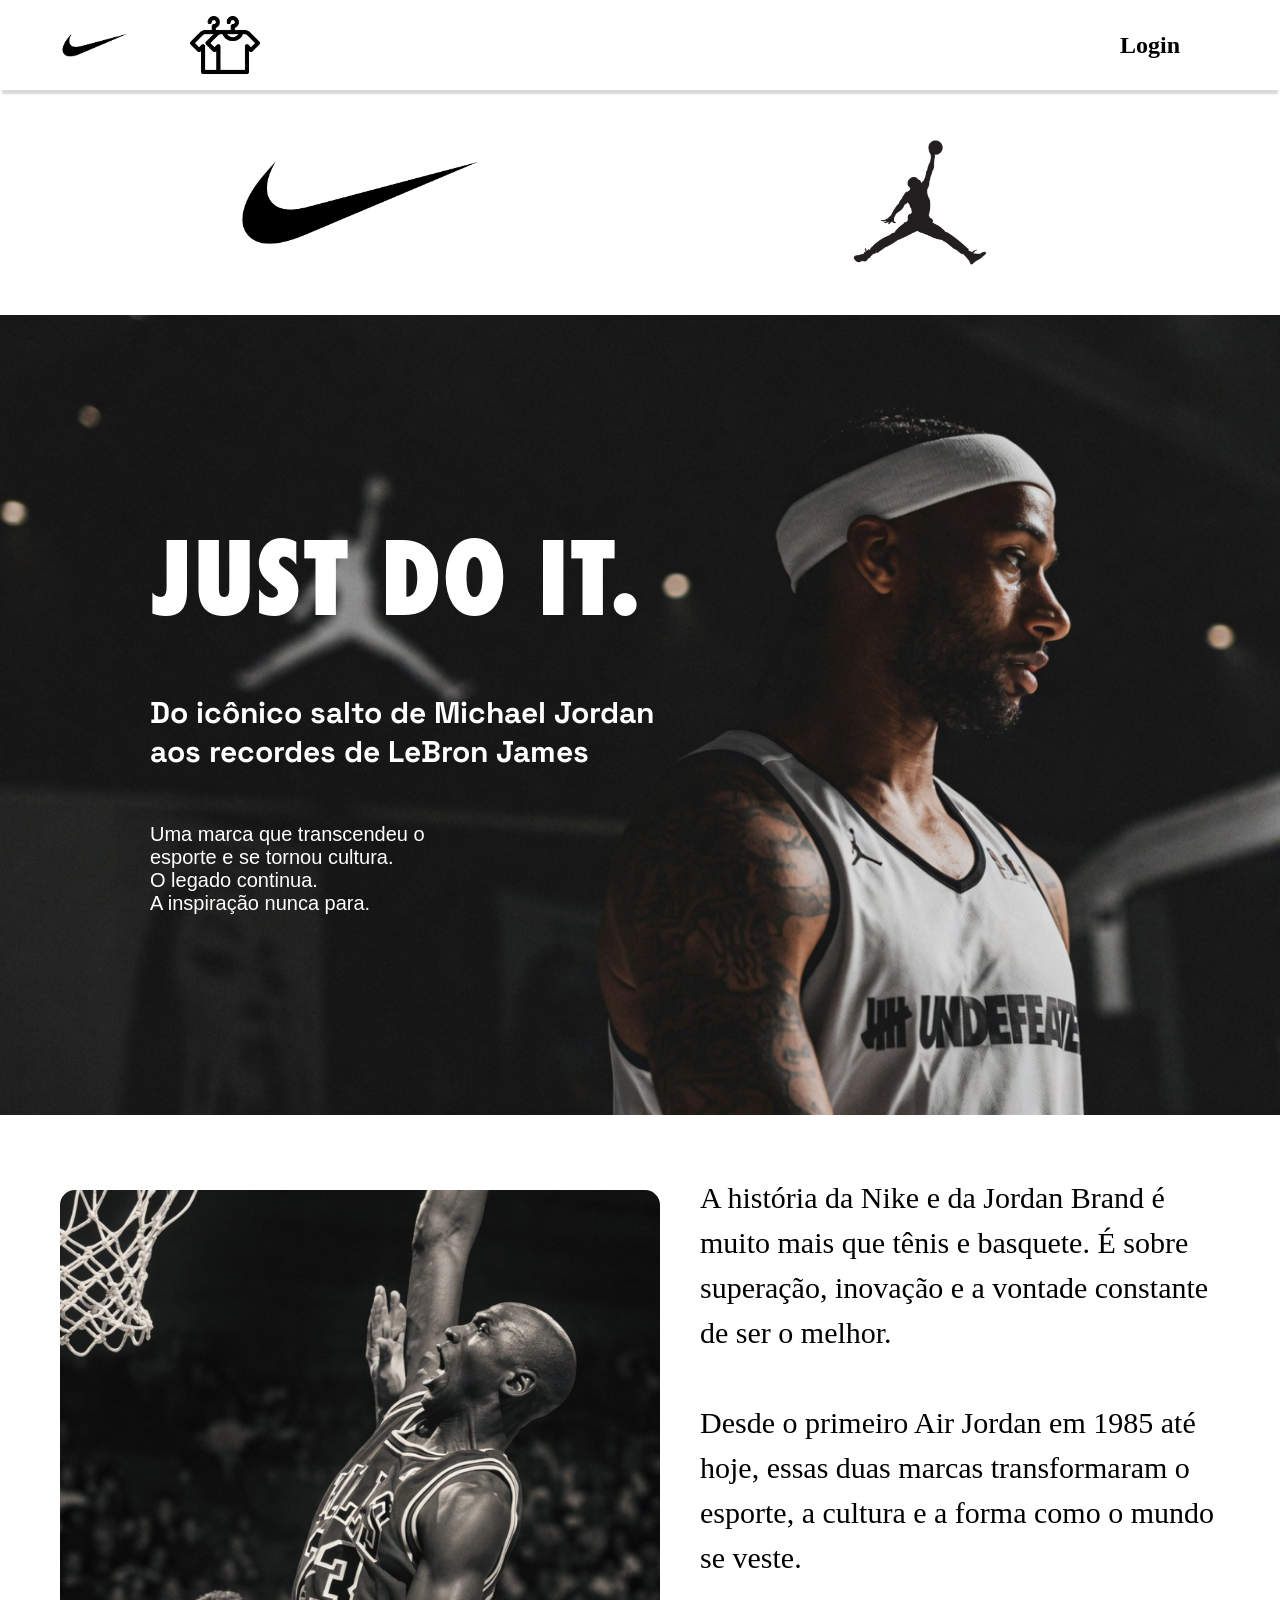
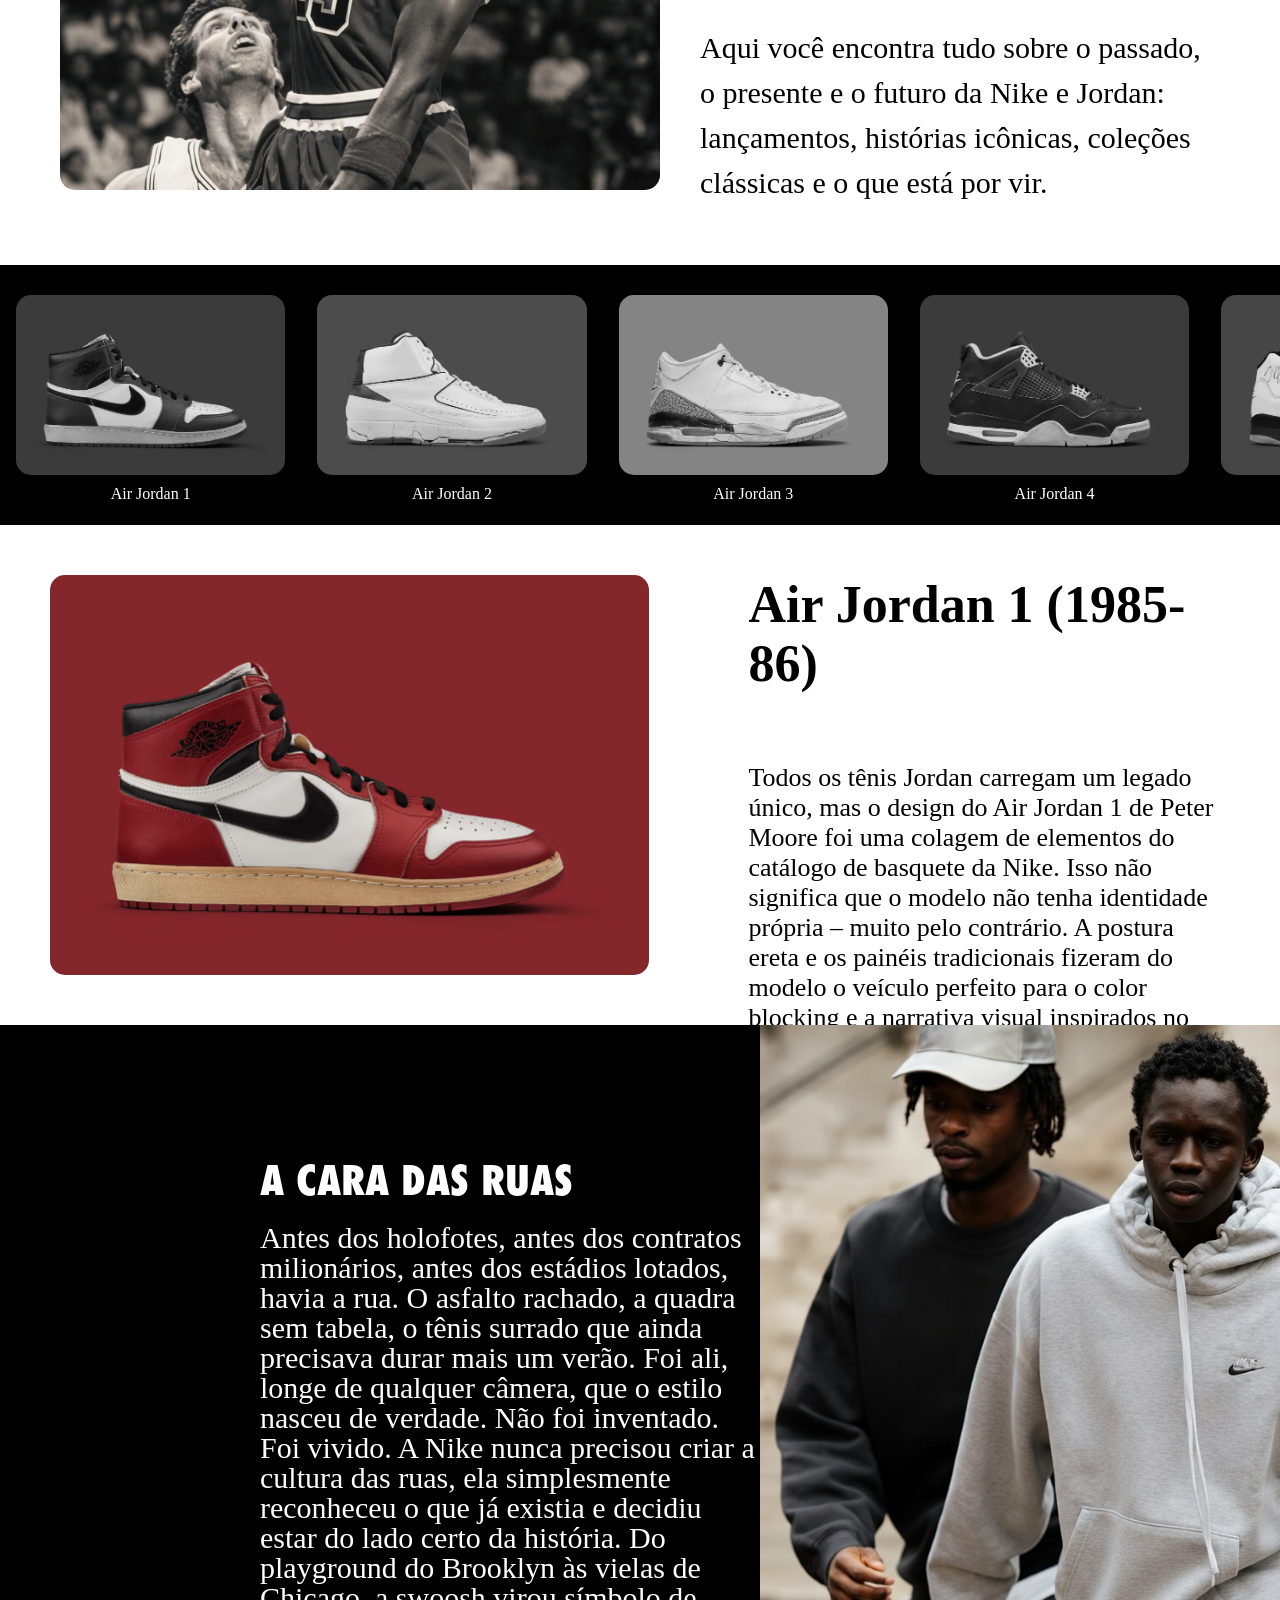
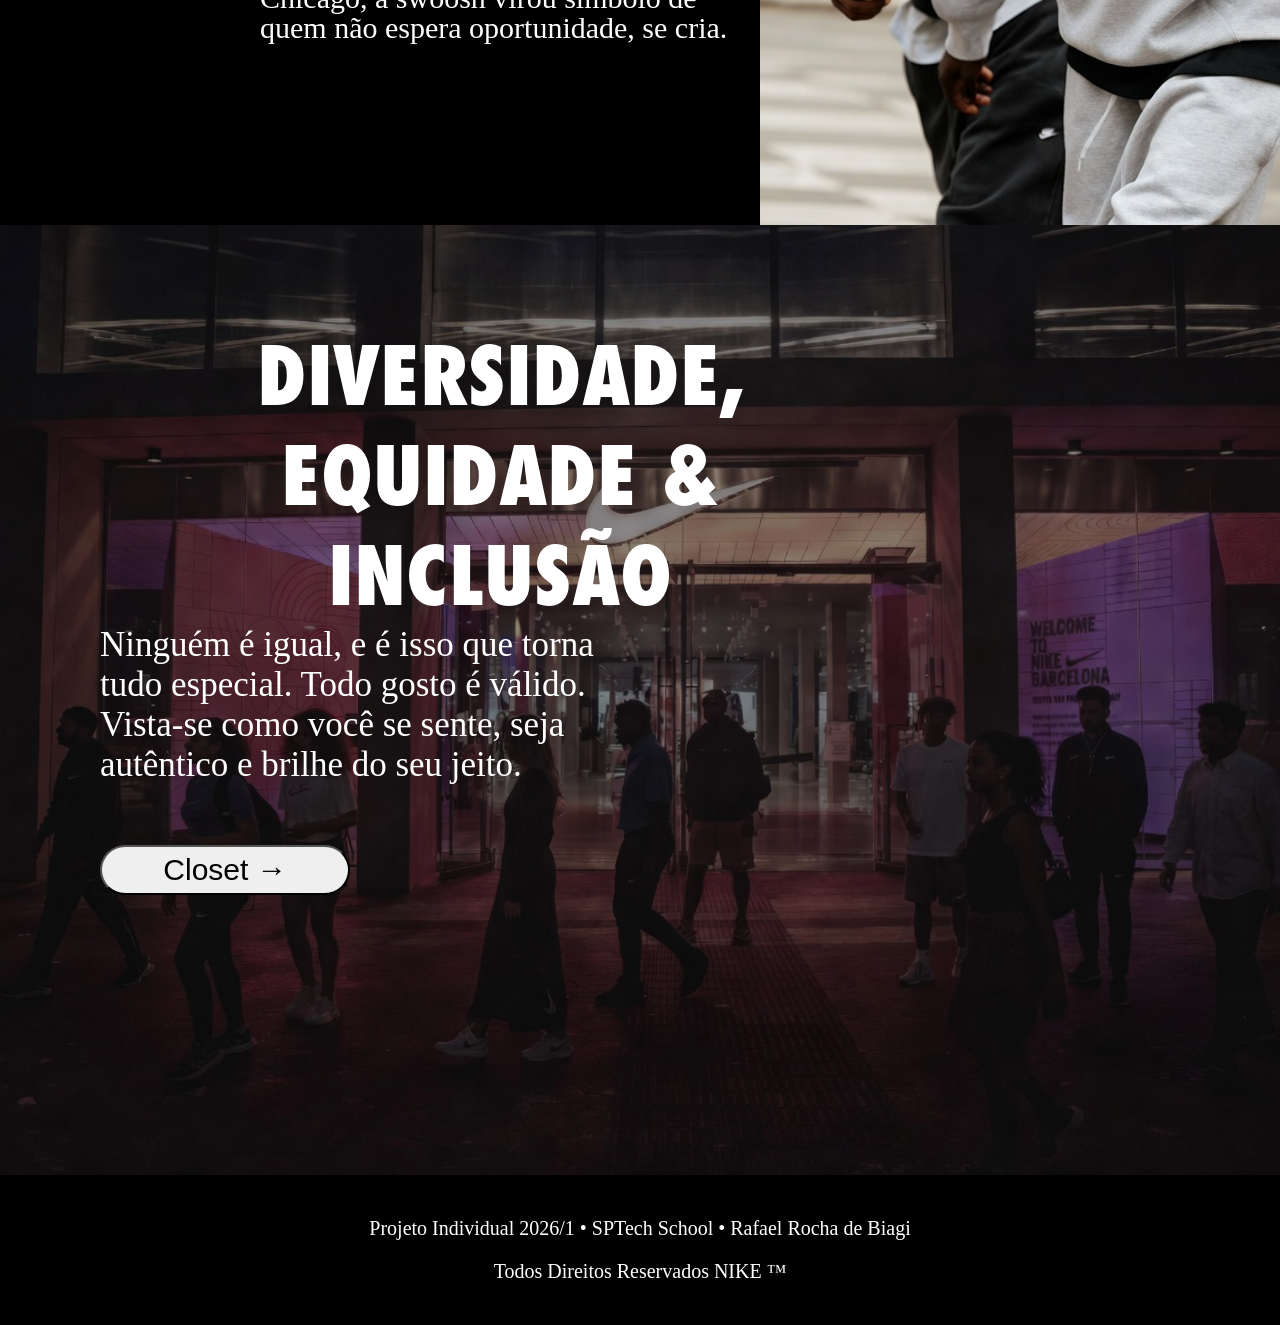
==== commit 3df8458d: "Tela de dashboards, conectada á api e ao banco" ====
--- a/public/index.html
+++ b/public/index.html
@@ -252,6 +252,19 @@
     <p>Projeto Individual 2026/1 • SPTech School • Rafael Rocha de Biagi</p>
     <p>Todos Direitos Reservados NIKE ™</p>
   </div>
+  <script>
+    var usuario = JSON.parse(sessionStorage.getItem("usuarioLogado"));
+    var btnNav = document.querySelector("nav h2");
+    btnNav.innerHTML = usuario ? "Sair" : "Login";
+    btnNav.onclick = function() {
+        if (usuario) {
+            sessionStorage.removeItem("usuarioLogado");
+            window.location.href = "login.html";
+        } else {
+            window.location.href = "login.html";
+        }
+    };
+  </script>
 </body>
 
 </html>
